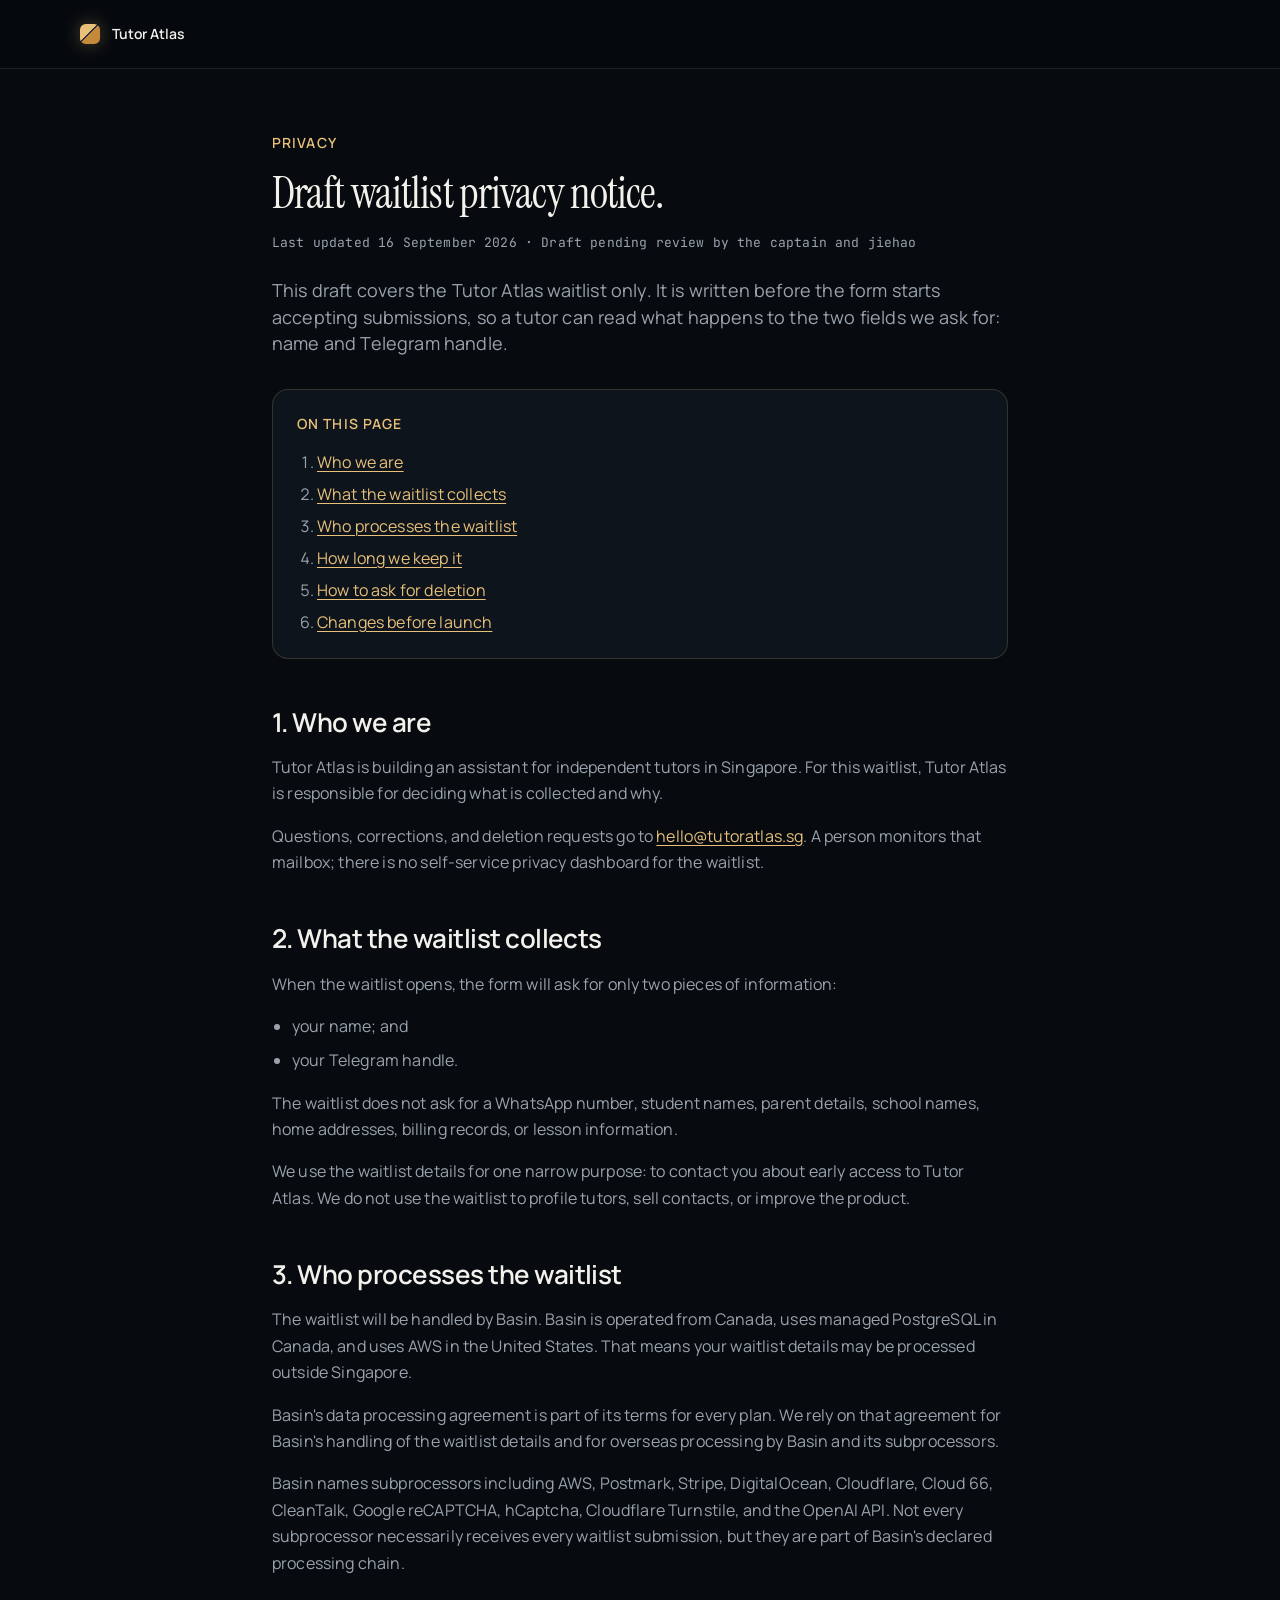
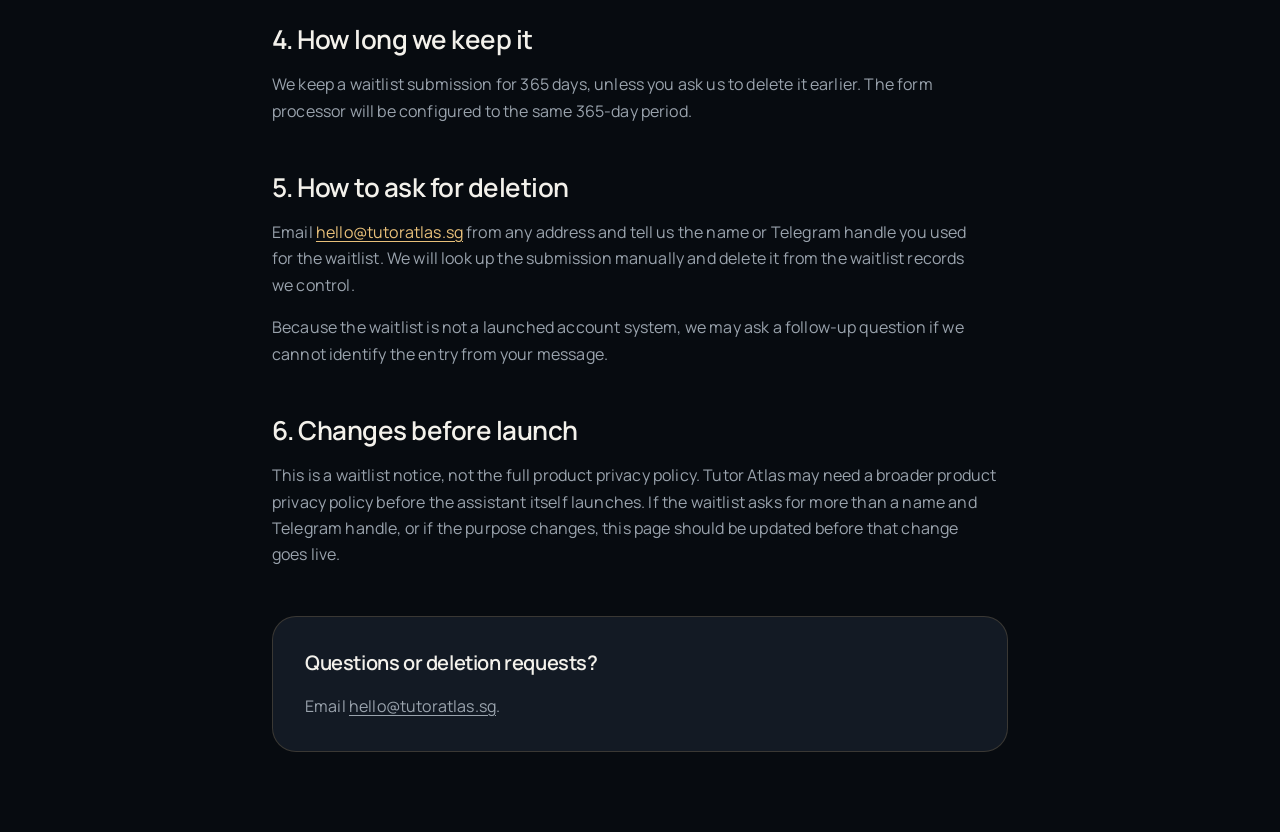
==== privacy.html @ 30ed4bc1 "Add draft waitlist privacy and terms pages" ====
<!DOCTYPE html>
<html lang="en-GB">
<head>
  <meta charset="utf-8">
  <meta name="viewport" content="width=device-width, initial-scale=1">
  <title>Privacy · Tutor Atlas</title>
  <meta name="description" content="Draft waitlist privacy notice for Tutor Atlas: what the waitlist collects, why, who processes it, and how to ask for deletion.">
  <meta name="robots" content="noindex, nofollow">
  <link rel="icon" href="/favicon.svg" type="image/svg+xml">
  <link rel="preconnect" href="https://fonts.googleapis.com">
  <link rel="preconnect" href="https://fonts.gstatic.com" crossorigin>
  <link href="https://fonts.googleapis.com/css2?family=Instrument+Serif:ital@0;1&family=Manrope:wght@400;500;600;700&family=JetBrains+Mono:wght@400;500&display=swap" rel="stylesheet">
  <link rel="stylesheet" href="/styles.css?v=tighten-problem-2">
</head>
<body>
  <a class="skip-link" href="#main">Skip to content</a>

  <header class="legal-header">
    <a class="brand" href="/">
      <span class="brand-mark" aria-hidden="true"></span>
      <span class="brand-name">Tutor Atlas</span>
    </a>
  </header>

  <main class="legal-main" id="main">
    <div class="legal-inner">
      <p class="eyebrow">Privacy</p>
      <h1 class="legal-title">Draft waitlist privacy notice.</h1>
      <p class="legal-dates">Last updated 16 September 2026 · Draft pending review by the captain and jiehao</p>

      <p class="legal-standfirst">
        This draft covers the Tutor Atlas waitlist only. It is written before the form starts
        accepting submissions, so a tutor can read what happens to the two fields we ask for:
        name and Telegram handle.
      </p>

      <nav class="legal-toc" aria-label="On this page">
        <h2>On this page</h2>
        <ol>
          <li><a href="#who">Who we are</a></li>
          <li><a href="#collect">What the waitlist collects</a></li>
          <li><a href="#processor">Who processes the waitlist</a></li>
          <li><a href="#retention">How long we keep it</a></li>
          <li><a href="#deletion">How to ask for deletion</a></li>
          <li><a href="#changes">Changes before launch</a></li>
        </ol>
      </nav>

      <section class="legal-section" id="who">
        <h2>1. Who we are</h2>
        <p>
          Tutor Atlas is building an assistant for independent tutors in Singapore. For this
          waitlist, Tutor Atlas is responsible for deciding what is collected and why.
        </p>
        <p>
          Questions, corrections, and deletion requests go to
          <a href="mailto:hello@tutoratlas.sg">hello@tutoratlas.sg</a>. A person monitors that
          mailbox; there is no self-service privacy dashboard for the waitlist.
        </p>
      </section>

      <section class="legal-section" id="collect">
        <h2>2. What the waitlist collects</h2>
        <p>
          When the waitlist opens, the form will ask for only two pieces of information:
        </p>
        <ul>
          <li>your name; and</li>
          <li>your Telegram handle.</li>
        </ul>
        <p>
          The waitlist does not ask for a WhatsApp number, student names, parent details,
          school names, home addresses, billing records, or lesson information.
        </p>
        <p>
          We use the waitlist details for one narrow purpose: to contact you about early access to
          Tutor Atlas. We do not use the waitlist to profile tutors, sell contacts, or improve the
          product.
        </p>
      </section>

      <section class="legal-section" id="processor">
        <h2>3. Who processes the waitlist</h2>
        <p>
          The waitlist will be handled by Basin. Basin is operated from Canada, uses managed
          PostgreSQL in Canada, and uses AWS in the United States. That means your waitlist details
          may be processed outside Singapore.
        </p>
        <p>
          Basin's data processing agreement is part of its terms for every plan. We rely on that
          agreement for Basin's handling of the waitlist details and for overseas processing by
          Basin and its subprocessors.
        </p>
        <p>
          Basin names subprocessors including AWS, Postmark, Stripe, DigitalOcean, Cloudflare,
          Cloud 66, CleanTalk, Google reCAPTCHA, hCaptcha, Cloudflare Turnstile, and the OpenAI
          API. Not every subprocessor necessarily receives every waitlist submission, but they are
          part of Basin's declared processing chain.
        </p>
      </section>

      <section class="legal-section" id="retention">
        <h2>4. How long we keep it</h2>
        <p>
          We keep a waitlist submission for 365 days, unless you ask us to delete it earlier.
          The form processor will be configured to the same 365-day period.
        </p>
      </section>

      <section class="legal-section" id="deletion">
        <h2>5. How to ask for deletion</h2>
        <p>
          Email <a href="mailto:hello@tutoratlas.sg">hello@tutoratlas.sg</a> from any address and
          tell us the name or Telegram handle you used for the waitlist. We will look up the
          submission manually and delete it from the waitlist records we control.
        </p>
        <p>
          Because the waitlist is not a launched account system, we may ask a follow-up question
          if we cannot identify the entry from your message.
        </p>
      </section>

      <section class="legal-section" id="changes">
        <h2>6. Changes before launch</h2>
        <p>
          This is a waitlist notice, not the full product privacy policy. Tutor Atlas may need a
          broader product privacy policy before the assistant itself launches. If the waitlist asks
          for more than a name and Telegram handle, or if the purpose changes, this page should be
          updated before that change goes live.
        </p>
      </section>

      <section class="legal-contact" aria-label="Contact Tutor Atlas">
        <h2>Questions or deletion requests?</h2>
        <p>Email <a href="mailto:hello@tutoratlas.sg">hello@tutoratlas.sg</a>.</p>
      </section>
    </div>
  </main>
</body>
</html>
---- styles.css ----
/* Tutor Atlas waitlist v2 — Elaya landing-page-design + cinematic agent hero */

:root {
  --bg: #070b10;
  --bg-elevated: #0e141c;
  --bg-panel: #131a24;
  --bg-soft: #181818;
  --text: #f3f1eb;
  --text-muted: #9aa3ad;
  --text-soft: #6f7883;
  --accent: #c4893a;
  --accent-bright: #e8c07a;
  --accent-hot: #ffd38a;
  --accent-ink: #1a1208;
  --line: rgba(243, 241, 235, 0.1);
  --danger: #d96b6b;
  --glass: rgba(14, 20, 30, 0.62);
  --glass-strong: rgba(7, 11, 16, 0.82);
  --glass-border: rgba(232, 192, 122, 0.18);
  --shadow-soft: 0 24px 80px rgba(0, 0, 0, 0.45);
  --ease-fluid: cubic-bezier(0.32, 0.72, 0, 1);
  --font-sans: "Manrope", sans-serif;
  --font-display: "Instrument Serif", Georgia, serif;
  --font-mono: "JetBrains Mono", ui-monospace, monospace;
  --radius-sm: 0.375rem;
  --radius-md: 0.5rem;
  --radius-lg: 0.75rem;
  --radius-xl: 1rem;
  --radius-2xl: 1.5rem;
  --radius-full: 9999px;
  --space-50: 0.25rem;
  --space-75: 0.5rem;
  --space-100: 0.75rem;
  --space-200: 1rem;
  --space-300: 1.5rem;
  --space-400: 2rem;
  --space-500: 2.5rem;
  --space-600: 3rem;
  --space-700: 4rem;
  --space-800: 5rem;
  --space-900: 6rem;
  --max: 1120px;
  --hero-copy-max: 720px;
}

*,
*::before,
*::after {
  box-sizing: border-box;
}

html {
  scroll-behavior: smooth;
}

html,
body {
  overflow-x: clip;
}

body {
  margin: 0;
  font-family: var(--font-sans);
  font-size: 1rem;
  line-height: 1.5rem;
  font-weight: 400;
  letter-spacing: 0.01em;
  color: var(--text);
  background: var(--bg);
  -webkit-font-smoothing: antialiased;
  text-rendering: optimizeLegibility;
}

img,
svg {
  display: block;
  max-width: 100%;
}

a {
  color: inherit;
  text-decoration-thickness: 1px;
  text-underline-offset: 0.2em;
}

a:hover {
  color: var(--accent-bright);
}

:focus-visible {
  outline: 2px solid var(--accent-bright);
  outline-offset: 3px;
}

.skip-link {
  position: absolute;
  left: var(--space-200);
  top: -100px;
  z-index: 1000;
  padding: var(--space-75) var(--space-100);
  border-radius: var(--radius-md);
  background: var(--accent-bright);
  color: var(--accent-ink);
  text-decoration: none;
  font-weight: 600;
}

.skip-link:focus {
  top: var(--space-200);
}

/* Type */
h1,
h2,
h3,
.brand-hero,
.brand-name,
.tagline-text {
  font-style: normal;
  font-weight: 600;
  letter-spacing: -0.02em;
  text-wrap: balance;
}

h1,
.brand-hero,
.tagline-text {
  font-family: var(--font-display);
  font-weight: 400;
}

h2,
h3,
.brand-name {
  font-family: var(--font-sans);
  font-weight: 600;
}

h1,
h2,
h3,
p {
  margin: 0;
}

p,
li,
label,
summary,
.section-lead,
.hero-lead,
.hero-lead p,
.hero-note,
.form-note {
  text-wrap: pretty;
}

.eyebrow {
  margin: 0 0 var(--space-200);
  font-size: 0.875rem;
  line-height: 1.25rem;
  font-weight: 600;
  letter-spacing: 0.08em;
  text-transform: uppercase;
  color: var(--accent-bright);
}

.section {
  padding: var(--space-800) var(--space-200);
  background: var(--bg);
}

.section-inner {
  max-width: var(--max);
  margin: 0 auto;
}

.section h2 {
  max-width: 22ch;
  font-size: clamp(1.75rem, 5.5vw, 2.25rem);
  line-height: 1.15;
  color: var(--text);
}

.section-lead {
  max-width: 42rem;
  margin-top: var(--space-200);
  font-size: 1.125rem;
  line-height: 1.65rem;
  color: var(--text-muted);
}

/* Buttons */
.btn {
  display: inline-flex;
  align-items: center;
  justify-content: center;
  gap: var(--space-75);
  min-height: 2.5rem;
  padding: 0.5rem 0.75rem;
  border: 1px solid transparent;
  border-radius: var(--radius-full);
  font-family: var(--font-sans);
  font-size: 1rem;
  line-height: 1.5rem;
  font-weight: 600;
  text-decoration: none;
  cursor: pointer;
  transition:
    transform 700ms var(--ease-fluid),
    background-color 700ms var(--ease-fluid),
    color 700ms var(--ease-fluid),
    border-color 700ms var(--ease-fluid),
    box-shadow 700ms var(--ease-fluid);
}

.btn:active {
  transform: scale(0.98);
}

.btn-primary {
  background: #fff;
  color: #0a0a0a;
  box-shadow: 0 0 0 1px rgba(255, 255, 255, 0.08), 0 12px 40px rgba(232, 192, 122, 0.18);
}

.btn-primary:hover {
  color: #0a0a0a;
  background: var(--accent-hot);
  transform: translateY(-1px);
}

.btn-secondary,
.btn-nav {
  background: rgba(255, 255, 255, 0.06);
  color: var(--text);
  border-color: rgba(255, 255, 255, 0.16);
  backdrop-filter: blur(16px);
}

.btn-secondary:hover,
.btn-nav:hover {
  color: var(--text);
  background: rgba(255, 255, 255, 0.12);
}

.btn-block {
  width: 100%;
}

.btn.is-loading {
  opacity: 0.72;
  cursor: wait;
}

/* Fluid island nav */
.site-header {
  position: fixed;
  inset: 0 0 auto 0;
  z-index: 50;
  pointer-events: none;
  padding:
    calc(var(--space-300) + env(safe-area-inset-top, 0px))
    max(var(--space-200), env(safe-area-inset-right, 0px))
    0
    max(var(--space-200), env(safe-area-inset-left, 0px));
}

.fluid-nav {
  pointer-events: auto;
  width: max-content;
  max-width: calc(100% - 0px);
  margin: 0 auto;
  display: flex;
  align-items: center;
  gap: var(--space-200);
  padding: 0.5rem 0.5rem 0.5rem 0.75rem;
  border-radius: var(--radius-full);
  background: var(--glass);
  border: 1px solid rgba(255, 255, 255, 0.1);
  backdrop-filter: blur(28px) saturate(1.2);
  -webkit-backdrop-filter: blur(28px) saturate(1.2);
  box-shadow: var(--shadow-soft);
  transition: width 700ms var(--ease-fluid), border-radius 700ms var(--ease-fluid);
}

.brand {
  display: inline-flex;
  align-items: center;
  gap: 0.625rem;
  text-decoration: none;
  color: var(--text);
  padding-right: var(--space-75);
}

.brand:hover {
  color: var(--text);
}

.brand-mark {
  width: 1.25rem;
  height: 1.25rem;
  border-radius: 0.35rem;
  background:
    linear-gradient(135deg, var(--accent-bright) 0 45%, transparent 45%),
    linear-gradient(315deg, var(--accent) 0 50%, #2a3340 50%);
  box-shadow: 0 0 18px rgba(232, 192, 122, 0.35);
  flex-shrink: 0;
}

.brand-name {
  font-size: 0.875rem;
  line-height: 1.25rem;
  letter-spacing: -0.01em;
}

.nav-toggle {
  display: inline-flex;
  align-items: center;
  gap: var(--space-75);
  margin-left: auto;
  min-height: 2.25rem;
  padding: 0.375rem 0.75rem;
  border: 0;
  border-radius: var(--radius-full);
  background: transparent;
  color: var(--text);
  font: inherit;
  font-size: 0.875rem;
  font-weight: 600;
  cursor: pointer;
}

.hamburger {
  position: relative;
  width: 1rem;
  height: 0.75rem;
}

.hamburger span {
  position: absolute;
  left: 0;
  width: 100%;
  height: 1.5px;
  border-radius: 2px;
  background: currentColor;
  transition: transform 700ms var(--ease-fluid), top 700ms var(--ease-fluid), opacity 700ms var(--ease-fluid);
}

.hamburger span:first-child {
  top: 0.15rem;
}

.hamburger span:last-child {
  top: 0.5rem;
}

.fluid-nav.is-open .hamburger span:first-child {
  top: 0.35rem;
  transform: rotate(45deg);
}

.fluid-nav.is-open .hamburger span:last-child {
  top: 0.35rem;
  transform: rotate(-45deg);
}

.nav-panel {
  display: none;
}

.nav-links {
  list-style: none;
  margin: 0;
  padding: 0;
  display: flex;
  align-items: center;
  gap: var(--space-100);
}

.nav-links a {
  text-decoration: none;
  font-size: 0.875rem;
  line-height: 1.25rem;
  font-weight: 500;
  color: var(--text-muted);
  padding: 0.375rem 0.5rem;
  border-radius: var(--radius-md);
  transition: color 700ms var(--ease-fluid), background-color 700ms var(--ease-fluid);
}

.nav-links a:hover {
  color: var(--text);
  background: rgba(255, 255, 255, 0.06);
}

@media (max-width: 899px) {
  .fluid-nav {
    width: calc(100% - 0px);
    max-width: 28rem;
    justify-content: space-between;
  }

  .fluid-nav.is-open {
    position: fixed;
    inset:
      calc(var(--space-300) + env(safe-area-inset-top, 0px))
      max(var(--space-200), env(safe-area-inset-right, 0px))
      auto
      max(var(--space-200), env(safe-area-inset-left, 0px));
    width: auto;
    max-width: none;
    flex-direction: column;
    align-items: stretch;
    border-radius: var(--radius-2xl);
    padding: var(--space-200);
    background: var(--glass-strong);
    z-index: 60;
  }

  .fluid-nav.is-open .nav-panel {
    display: flex;
    flex-direction: column;
    gap: var(--space-200);
    margin-top: var(--space-200);
    padding-top: var(--space-200);
    border-top: 1px solid var(--line);
  }

  .fluid-nav.is-open .nav-links {
    flex-direction: column;
    align-items: stretch;
    gap: var(--space-75);
  }

  .fluid-nav.is-open .nav-links li {
    opacity: 0;
    transform: translateY(3rem);
    animation: navRise 700ms var(--ease-fluid) forwards;
    animation-delay: calc(100ms + var(--i) * 50ms);
  }

  .fluid-nav.is-open .nav-links a {
    display: block;
    padding: 0.75rem;
    font-size: 1.125rem;
    line-height: 1.75rem;
    color: var(--text);
  }

  .fluid-nav.is-open .btn-nav {
    width: 100%;
  }
}

@media (min-width: 900px) {
  .nav-toggle {
    display: none;
  }

  .nav-panel {
    display: flex;
    align-items: center;
    gap: var(--space-200);
  }

  .btn-nav {
    font-size: 0.875rem;
    min-height: 2.25rem;
    padding: 0.375rem 0.875rem;
  }
}

@keyframes navRise {
  to {
    opacity: 1;
    transform: translateY(0);
  }
}

/* Hero — one composition, full bleed */
.hero {
  --nav-clearance: calc(6.25rem + env(safe-area-inset-top, 0px));
  position: relative;
  min-height: 100svh;
  display: flex;
  flex-direction: column;
  justify-content: flex-end;
  padding:
    var(--nav-clearance)
    max(var(--space-200), env(safe-area-inset-right, 0px))
    calc(var(--space-700) + env(safe-area-inset-bottom, 0px))
    max(var(--space-200), env(safe-area-inset-left, 0px));
  overflow-x: clip;
  overflow-y: visible;
  background: #05080d;
}

.hero-atmosphere {
  position: absolute;
  inset: 0;
  pointer-events: none;
}

.sky {
  position: absolute;
  inset: 0;
  background:
    radial-gradient(ellipse 90% 55% at 50% 18%, rgba(196, 137, 58, 0.28), transparent 60%),
    radial-gradient(ellipse 70% 45% at 50% 100%, rgba(20, 40, 70, 0.55), transparent 70%),
    linear-gradient(180deg, #04070c 0%, #0a1524 42%, #071018 72%, #05080d 100%);
}

.horizon {
  position: absolute;
  left: -10%;
  right: -10%;
  bottom: 0;
  height: 42%;
  background:
    radial-gradient(ellipse 80% 60% at 50% 100%, rgba(8, 18, 30, 0.95), transparent 70%),
    linear-gradient(180deg, transparent, rgba(3, 6, 10, 0.85));
}

.beams {
  position: absolute;
  inset: 0;
  display: flex;
  justify-content: center;
  gap: clamp(0.5rem, 1.8vw, 1.25rem);
  padding-top: 0;
  mask-image: linear-gradient(180deg, transparent 0%, #000 18%, #000 62%, transparent 92%);
}

.beams span {
  width: clamp(2px, 0.45vw, 5px);
  height: 78%;
  margin-top: 0;
  border-radius: var(--radius-full);
  background: linear-gradient(
    180deg,
    transparent 0%,
    rgba(255, 211, 138, 0.15) 12%,
    rgba(232, 192, 122, 0.75) 38%,
    rgba(196, 137, 58, 0.35) 70%,
    transparent 100%
  );
  box-shadow: 0 0 24px rgba(232, 192, 122, 0.35);
  animation: beamPulse 4.8s var(--ease-fluid) infinite;
  opacity: 0.55;
}

.beams span:nth-child(2),
.beams span:nth-child(6) {
  opacity: 0.85;
  animation-delay: 0.4s;
}

.beams span:nth-child(3),
.beams span:nth-child(5) {
  opacity: 1;
  height: 84%;
  animation-delay: 0.8s;
}

.beams span:nth-child(4) {
  width: clamp(3px, 0.55vw, 6px);
  opacity: 1;
  height: 88%;
  animation-delay: 1.1s;
}

.scanlines {
  position: absolute;
  inset: 0;
  background: repeating-linear-gradient(
    180deg,
    rgba(255, 255, 255, 0.015) 0 1px,
    transparent 1px 4px
  );
  opacity: 0.35;
  mix-blend-mode: soft-light;
  animation: scanDrift 10s linear infinite;
}

.vignette {
  position: absolute;
  inset: 0;
  background: radial-gradient(ellipse at center, transparent 40%, rgba(0, 0, 0, 0.55) 100%);
}

.hero-stage {
  position: relative;
  z-index: 1;
  display: grid;
  place-items: start center;
  width: 100%;
  pointer-events: none;
  overflow: visible;
}

.vm-chassis {
  width: min(100%, 34rem);
  max-height: min(52vh, 28rem);
  border-radius: calc(var(--radius-2xl) + 2px);
  border: 1px solid var(--glass-border);
  background: rgba(10, 16, 24, 0.55);
  backdrop-filter: blur(18px) saturate(1.15);
  -webkit-backdrop-filter: blur(18px) saturate(1.15);
  box-shadow:
    0 0 0 1px rgba(255, 255, 255, 0.04) inset,
    0 30px 90px rgba(0, 0, 0, 0.55),
    0 0 80px rgba(196, 137, 58, 0.12);
  overflow: hidden;
  transform: translateY(0);
  animation: chassisFloat 7s var(--ease-fluid) infinite;
}

.vm-chrome {
  display: flex;
  align-items: center;
  gap: var(--space-100);
  padding: 0.625rem 0.875rem;
  border-bottom: 1px solid rgba(255, 255, 255, 0.06);
  background: rgba(0, 0, 0, 0.28);
}

.vm-dots {
  display: inline-flex;
  gap: 0.3rem;
}

.vm-dots i {
  width: 0.45rem;
  height: 0.45rem;
  border-radius: var(--radius-full);
  background: rgba(255, 255, 255, 0.18);
}

.vm-dots i:first-child { background: #c45c5c; }
.vm-dots i:nth-child(2) { background: #c4a15c; }
.vm-dots i:nth-child(3) { background: #5c9e72; }

.vm-title {
  flex: 1;
  font-family: var(--font-mono);
  font-size: 0.75rem;
  line-height: 1rem;
  color: var(--text-soft);
  white-space: nowrap;
  overflow: hidden;
  text-overflow: ellipsis;
}

.vm-live {
  display: inline-flex;
  align-items: center;
  gap: 0.35rem;
  font-family: var(--font-mono);
  font-size: 0.75rem;
  line-height: 1rem;
  color: var(--accent-bright);
  text-transform: lowercase;
}

.vm-live i {
  width: 0.4rem;
  height: 0.4rem;
  border-radius: var(--radius-full);
  background: #6dcf8a;
  box-shadow: 0 0 10px rgba(109, 207, 138, 0.8);
  animation: onlinePulse 2.2s var(--ease-fluid) infinite;
}

.vm-body {
  display: grid;
  grid-template-columns: 1.1fr 0.9fr;
  gap: var(--space-100);
  padding: var(--space-200);
  min-height: 0;
  max-height: calc(min(52vh, 28rem) - 2.75rem);
  overflow: hidden;
}

.agent-figure {
  position: relative;
  display: grid;
  place-items: center;
  min-height: 12rem;
  align-self: stretch;
}

.agent-svg {
  width: min(100%, 11.5rem);
  height: auto;
  max-height: 100%;
  animation: agentBreathe 4.5s var(--ease-fluid) infinite;
  filter: drop-shadow(0 0 28px rgba(232, 192, 122, 0.22));
}

.agent-halo {
  transform-origin: 110px 72px;
  animation: haloSpin 12s linear infinite;
}

.agent-core {
  transform-origin: 110px 168px;
  animation: corePulse 2.8s var(--ease-fluid) infinite;
}

.agent-eye {
  animation: eyeGlow 3.2s var(--ease-fluid) infinite;
}

.agent-pedestal {
  position: absolute;
  bottom: 0.5rem;
  left: 50%;
  width: 7rem;
  height: 7rem;
  transform: translateX(-50%);
  pointer-events: none;
}

.pedestal-ring {
  position: absolute;
  inset: 28% 10% auto;
  height: 1.5rem;
  border: 1px solid rgba(232, 192, 122, 0.35);
  border-radius: 50%;
  box-shadow: 0 0 24px rgba(232, 192, 122, 0.2);
  animation: ringPulse 3.6s var(--ease-fluid) infinite;
}

.pedestal-ring.delay {
  animation-delay: 1.2s;
  opacity: 0.55;
}

.holo-panel {
  display: flex;
  flex-direction: column;
  justify-content: center;
  gap: var(--space-75);
  padding: var(--space-200);
  border-radius: calc(var(--radius-xl) - 2px);
  border: 1px solid rgba(232, 192, 122, 0.14);
  background: rgba(7, 11, 16, 0.55);
  box-shadow: inset 0 0 40px rgba(196, 137, 58, 0.06);
}

.holo-kicker {
  font-size: 0.75rem;
  line-height: 1rem;
  letter-spacing: 0.08em;
  text-transform: uppercase;
  color: var(--accent-bright);
  font-weight: 600;
}

.holo-status {
  display: inline-flex;
  align-items: center;
  gap: 0.5rem;
  font-family: var(--font-mono);
  font-size: 0.875rem;
  line-height: 1.25rem;
  color: var(--text);
}

.holo-status .pulse {
  width: 0.5rem;
  height: 0.5rem;
  border-radius: var(--radius-full);
  background: var(--accent-bright);
  box-shadow: 0 0 12px rgba(232, 192, 122, 0.8);
  animation: onlinePulse 2s var(--ease-fluid) infinite;
}

.holo-feed {
  list-style: none;
  margin: var(--space-75) 0 0;
  padding: 0;
  display: grid;
  gap: 0.35rem;
  font-family: var(--font-mono);
  font-size: 0.75rem;
  line-height: 1rem;
  color: var(--text-muted);
}

.holo-feed .dim {
  color: var(--text-soft);
}

.holo-feed .ok {
  color: #8fd4a4;
}

.holo-feed .prompt {
  color: var(--accent-bright);
  margin-right: 0.35rem;
}

.cursor {
  display: inline-block;
  width: 0.45rem;
  height: 0.85em;
  margin-left: 0.15rem;
  background: var(--accent-bright);
  vertical-align: text-bottom;
  animation: cursorBlink 1.1s steps(1) infinite;
}

.hero-copy {
  position: relative;
  z-index: 3;
  isolation: isolate;
  max-width: var(--hero-copy-max);
  margin: 0 auto;
  text-align: center;
  padding-inline: var(--space-75);
}

/* Copy-only scrim: darkens busy chassis/holo behind headline without flattening the stage */
.hero-copy::before {
  content: "";
  position: absolute;
  z-index: -1;
  inset: -1.25rem -1rem -1.5rem;
  border-radius: var(--radius-2xl);
  background:
    radial-gradient(
      ellipse 92% 85% at 50% 38%,
      rgba(5, 8, 13, 0.9) 0%,
      rgba(5, 8, 13, 0.62) 52%,
      transparent 78%
    ),
    linear-gradient(180deg, rgba(5, 8, 13, 0.25) 0%, rgba(5, 8, 13, 0.78) 100%);
  pointer-events: none;
}

.brand-hero {
  margin-bottom: var(--space-200);
  font-size: 1.5rem;
  line-height: 2rem;
  color: var(--accent-bright);
  letter-spacing: -0.02em;
}

.hero h1 {
  max-width: var(--hero-copy-max);
  margin: 0 auto;
  font-size: clamp(2.25rem, 7vw, 3.75rem);
  line-height: 1.05;
  letter-spacing: -0.015em;
  background: linear-gradient(90deg, #ffffff 0%, #d0ccc4 100%);
  -webkit-background-clip: text;
  background-clip: text;
  color: transparent;
}

.hero-lead {
  max-width: min(34rem, var(--hero-copy-max));
  margin: var(--space-200) auto 0;
  font-size: clamp(1rem, 2.6vw, 1.125rem);
  line-height: 1.55rem;
  color: rgba(243, 241, 235, 0.86);
}

.hero-lead p {
  margin: 0;
}

.hero-lead p + p {
  margin-top: 0.7rem;
}

.hero-actions {
  margin-top: var(--space-300);
  display: flex;
  justify-content: center;
}

.hero-note {
  margin-top: var(--space-200);
  font-size: 0.875rem;
  line-height: 1.25rem;
  color: var(--text-soft);
}

/* Stacked hero (<900px): copy fully above agent, no overlap; agent stays visible */
@media (max-width: 899px) {
  .hero {
    --nav-clearance: calc(5.75rem + env(safe-area-inset-top, 0px));
    display: flex;
    flex-direction: column;
    justify-content: flex-start;
    padding-bottom: calc(var(--space-600) + env(safe-area-inset-bottom, 0px));
    min-height: auto;
    overflow: visible;
  }

  .hero-copy {
    order: 1;
    width: 100%;
    max-width: 100%;
    margin: 0 auto;
    padding: var(--space-100) var(--space-75) var(--space-400);
  }

  .hero-copy::before {
    inset: -0.75rem -0.5rem -1rem;
    background:
      radial-gradient(
        ellipse 95% 90% at 50% 30%,
        rgba(5, 8, 13, 0.72) 0%,
        rgba(5, 8, 13, 0.35) 60%,
        transparent 80%
      );
  }

  .hero-stage {
    order: 2;
    position: relative;
    inset: auto;
    z-index: 1;
    width: 100%;
    max-width: 100%;
    padding: 0 0 var(--space-200);
    place-items: start center;
  }

  .vm-chassis {
    width: 100%;
    max-width: 22rem;
    max-height: none;
    margin-inline: auto;
  }

  .vm-body {
    grid-template-columns: 1fr;
    min-height: 0;
    max-height: none;
    overflow: visible;
  }

  .holo-panel {
    min-height: 0;
  }

  .agent-figure {
    min-height: 11.5rem;
  }

  .agent-svg {
    width: min(100%, 9.75rem);
  }

  .beams span {
    height: 58%;
  }

  .hero-actions .btn-primary {
    width: min(100%, 20rem);
    min-height: 3rem;
  }

  .vm-title {
    max-width: 10rem;
  }
}

@media (min-width: 700px) and (max-width: 899px) {
  .vm-chassis {
    max-width: 28rem;
  }

  .hero-copy {
    max-width: 36rem;
    text-align: left;
    padding-inline: var(--space-100);
  }

  .hero-copy::before {
    inset: -0.75rem -1rem -1rem -0.75rem;
    background:
      radial-gradient(
        ellipse 100% 90% at 20% 35%,
        rgba(5, 8, 13, 0.82) 0%,
        rgba(5, 8, 13, 0.4) 58%,
        transparent 80%
      );
  }

  .hero h1,
  .hero-lead {
    margin-left: 0;
    margin-right: 0;
  }

  .hero-actions {
    justify-content: flex-start;
  }
}

/* Narrow phones */
@media (max-width: 379px) {
  .hero {
    --nav-clearance: calc(5.5rem + env(safe-area-inset-top, 0px));
  }

  .brand-name {
    font-size: 0.8125rem;
  }

  .nav-toggle-label {
    position: absolute;
    width: 1px;
    height: 1px;
    padding: 0;
    margin: -1px;
    overflow: hidden;
    clip: rect(0, 0, 0, 0);
    white-space: nowrap;
    border: 0;
  }

  .agent-svg {
    width: min(100%, 8.75rem);
  }

  .agent-figure {
    min-height: 10.25rem;
  }
}

/* Desktop / wide tablet: copy left, agent right — clear gutter, no underlap */
@media (min-width: 900px) {
  .hero {
    display: grid;
    grid-template-columns: minmax(18rem, 1.08fr) minmax(17rem, 0.92fr);
    align-items: center;
    align-content: stretch;
    column-gap: clamp(1.5rem, 4vw, 3.5rem);
    padding-top: var(--nav-clearance);
    padding-bottom: calc(var(--space-700) + env(safe-area-inset-bottom, 0px));
    padding-left: max(clamp(1.75rem, 5.5vw, 4.75rem), env(safe-area-inset-left, 0px));
    padding-right: max(clamp(1rem, 3vw, 2.5rem), env(safe-area-inset-right, 0px));
  }

  .hero-atmosphere {
    z-index: 0;
  }

  .beams {
    justify-content: flex-end;
    padding-right: clamp(6%, 10vw, 18%);
    opacity: 0.78;
  }

  .hero-stage {
    grid-column: 2;
    grid-row: 1;
    z-index: 1;
    width: 100%;
    place-items: center end;
    align-content: center;
    padding: 0;
    justify-self: end;
  }

  .vm-chassis {
    width: min(100%, 34rem);
    margin-left: auto;
  }

  .hero-copy {
    grid-column: 1;
    grid-row: 1;
    z-index: 3;
    justify-self: start;
    align-self: center;
    width: 100%;
    max-width: min(32rem, 100%);
    margin: 0;
    margin-right: clamp(0.25rem, 1.5vw, 1rem);
    padding: var(--space-400) var(--space-300) var(--space-400) var(--space-100);
    text-align: left;
  }

  .hero-copy::before {
    inset: -0.5rem -2rem -1rem -1.5rem;
    background:
      radial-gradient(
        ellipse 110% 95% at 12% 42%,
        rgba(5, 8, 13, 0.94) 0%,
        rgba(5, 8, 13, 0.72) 40%,
        rgba(5, 8, 13, 0.28) 68%,
        transparent 82%
      ),
      linear-gradient(
        90deg,
        rgba(5, 8, 13, 0.88) 0%,
        rgba(5, 8, 13, 0.55) 55%,
        rgba(5, 8, 13, 0.12) 85%,
        transparent 100%
      );
  }

  .brand-hero,
  .hero h1,
  .hero-lead {
    margin-left: 0;
    margin-right: 0;
  }

  .hero-actions {
    justify-content: flex-start;
  }

  .hero-note {
    max-width: 28rem;
  }
}

@media (min-width: 900px) and (max-width: 1099px) {
  .vm-chassis {
    width: min(100%, 30rem);
    max-height: min(48vh, 26rem);
  }

  .vm-body {
    max-height: calc(min(48vh, 26rem) - 2.75rem);
  }

  .hero-copy {
    max-width: min(28rem, 100%);
    padding-right: var(--space-200);
  }
}

@media (min-width: 1100px) and (max-height: 820px) {
  .vm-chassis {
    max-height: min(46vh, 24rem);
  }

  .vm-body {
    max-height: calc(min(46vh, 24rem) - 2.75rem);
  }

  .agent-figure {
    min-height: 10.5rem;
  }

  .agent-svg {
    width: min(100%, 10rem);
  }
}

/* Sections */
.problem {
  background: #0a0f16;
  padding-inline: 0;
  padding-bottom: 0;
}

.problem > .section-inner {
  padding-inline: var(--space-200);
}

.problem > .section-inner:last-child {
  padding-bottom: var(--space-800);
}

.problem-lead {
  display: grid;
  gap: 0.65rem;
}

.problem-lead p {
  margin: 0;
  max-width: 40rem;
}

.problem-grid,
.benefit-list,
.trust-list,
.steps {
  list-style: none;
  margin: var(--space-500) 0 0;
  padding: 0;
  display: grid;
  gap: var(--space-300);
}

.problem-grid h3,
.benefit-list h3,
.trust-list h3,
.steps h3 {
  font-size: 1.25rem;
  line-height: 1.65rem;
  margin-bottom: var(--space-75);
  letter-spacing: -0.01em;
}

.benefit-list h3 {
  font-size: clamp(1.125rem, 2.4vw, 1.25rem);
  max-width: 22ch;
}

.problem-grid p,
.benefit-list p,
.trust-list p,
.steps p {
  color: var(--text-muted);
  font-size: 1rem;
  line-height: 1.45rem;
}

.problem-grid p {
  max-width: 36ch;
}

/* Bridge: machine work → human touch (breaks admin grind / channel grind) */
.problem-bridge {
  margin-top: var(--space-400);
  padding: var(--space-700) var(--space-200);
  border-block: 1px solid rgba(255, 255, 255, 0.05);
  background: #05080d;
}

.problem > .section-inner:first-child {
  padding-bottom: var(--space-400);
}

.section-lead p + p {
  margin-top: 0.65em;
}

.tagline-sub {
  margin: var(--space-250) auto 0;
  max-width: 28ch;
  text-align: center;
  font-size: clamp(1.05rem, 2.4vw, 1.25rem);
  line-height: 1.4;
  color: rgba(232, 192, 122, 0.88);
  letter-spacing: -0.01em;
}

/* Fragmented agency / Telegram channels → one agent PA */
.problem-channels {
  margin-top: 0;
  padding-top: var(--space-700);
  border-top: none;
}

.problem-channels h3 {
  margin: 0 0 var(--space-150);
  font-size: clamp(1.2rem, 2.8vw, 1.45rem);
  line-height: 1.35;
  letter-spacing: -0.015em;
  max-width: 28ch;
}

.problem-channels-lead {
  margin: 0 0 var(--space-400);
  max-width: 48ch;
  color: var(--text-muted);
  font-size: 1.0625rem;
  line-height: 1.55rem;
  display: grid;
  gap: 0.75rem;
}

.problem-channels-lead p {
  margin: 0;
}

.channel-fragment {
  margin: 0;
  border-radius: calc(var(--radius-2xl) + 2px);
  border: 1px solid var(--glass-border);
  background: rgba(10, 16, 24, 0.55);
  backdrop-filter: blur(16px) saturate(1.1);
  -webkit-backdrop-filter: blur(16px) saturate(1.1);
  box-shadow:
    0 0 0 1px rgba(255, 255, 255, 0.03) inset,
    0 20px 48px rgba(0, 0, 0, 0.32);
  overflow: hidden;
}

.vm-live.warn {
  color: #e8b07a;
}

.vm-live.warn i {
  background: #e8b07a;
  box-shadow: 0 0 8px rgba(232, 176, 122, 0.55);
}

.channel-fragment-body {
  display: flex;
  flex-wrap: wrap;
  align-items: stretch;
  gap: var(--space-200);
  padding: var(--space-300);
}

.channel-shards {
  list-style: none;
  margin: 0;
  padding: 0;
  display: grid;
  gap: 0.65rem;
  flex: 1 1 14rem;
  min-width: 0;
}

.channel-shards li {
  display: grid;
  gap: 0.15rem;
  padding: 0.7rem 0.85rem;
  border-radius: var(--radius-lg);
  border: 1px solid rgba(232, 192, 122, 0.14);
  background: rgba(14, 20, 30, 0.72);
}

.channel-shards .ch-label {
  font-family: "JetBrains Mono", monospace;
  font-size: 0.6875rem;
  letter-spacing: 0.06em;
  color: #9aa3ad;
  text-transform: lowercase;
}

.channel-shards strong {
  font-size: 0.9375rem;
  color: var(--text);
}

.channel-shards .ch-meta {
  font-family: "JetBrains Mono", monospace;
  font-size: 0.75rem;
  color: #6f7883;
}

.channel-arrow {
  display: none;
  align-self: center;
  font-size: 1.25rem;
  color: rgba(232, 192, 122, 0.55);
  padding: 0 0.25rem;
}

.channel-pa {
  flex: 1 1 12rem;
  min-width: 0;
  padding: 0.95rem 1rem;
  border-radius: var(--radius-lg);
  border: 1px solid rgba(232, 192, 122, 0.38);
  background:
    linear-gradient(160deg, rgba(196, 137, 58, 0.14) 0%, rgba(14, 20, 30, 0.88) 55%);
  box-shadow: 0 0 28px rgba(196, 137, 58, 0.1);
}

.channel-pa-kicker {
  margin: 0 0 0.35rem;
  font-family: "JetBrains Mono", monospace;
  font-size: 0.6875rem;
  letter-spacing: 0.08em;
  text-transform: lowercase;
  color: #e8c07a;
}

.channel-pa-title {
  margin: 0 0 0.65rem;
  font-size: 1.05rem;
  line-height: 1.35;
  color: var(--text);
  letter-spacing: -0.01em;
}

.channel-pa ul {
  list-style: none;
  margin: 0;
  padding: 0;
  display: grid;
  gap: 0.35rem;
}

.channel-pa li {
  font-family: "JetBrains Mono", monospace;
  font-size: 0.75rem;
  color: #8fd4a4;
}

.channel-fragment-caption {
  margin: 0;
  padding: 0.65rem var(--space-300) var(--space-250);
  border-top: 1px solid rgba(255, 255, 255, 0.04);
  font-size: 0.8125rem;
  line-height: 1.35;
  color: var(--text-soft);
}

@media (min-width: 700px) {
  .channel-fragment-body {
    flex-wrap: nowrap;
    align-items: center;
  }

  .channel-arrow {
    display: block;
  }

  .channel-shards {
    grid-template-columns: 1fr;
    flex: 1.15 1 0;
  }

  .channel-pa {
    flex: 0.95 1 0;
  }
}

@media (max-width: 699px) {
  .channel-fragment-body {
    flex-direction: column;
  }

  .channel-arrow {
    display: block;
    align-self: center;
    transform: rotate(90deg);
    padding: 0;
  }

  .problem-channels h3 {
    max-width: none;
  }
}

/* Section scenes — same glass / amber language as hero VM */
.scene-feature {
  margin: var(--space-500) 0 0;
  border-radius: calc(var(--radius-2xl) + 2px);
  border: 1px solid var(--glass-border);
  background: rgba(10, 16, 24, 0.55);
  backdrop-filter: blur(16px) saturate(1.1);
  -webkit-backdrop-filter: blur(16px) saturate(1.1);
  box-shadow:
    0 0 0 1px rgba(255, 255, 255, 0.03) inset,
    0 24px 60px rgba(0, 0, 0, 0.35),
    0 0 48px rgba(196, 137, 58, 0.08);
  overflow: hidden;
}

.scene-feature-chrome {
  display: flex;
  align-items: center;
  gap: var(--space-100);
  padding: 0.55rem 0.875rem;
  border-bottom: 1px solid rgba(255, 255, 255, 0.06);
  background: rgba(0, 0, 0, 0.28);
}

.scene-feature-chrome.compact {
  border-radius: var(--radius-xl) var(--radius-xl) 0 0;
}

.scene-feature-title {
  flex: 1;
  font-family: var(--font-mono);
  font-size: 0.75rem;
  line-height: 1rem;
  color: var(--text-soft);
  white-space: nowrap;
  overflow: hidden;
  text-overflow: ellipsis;
}

.scene-svg {
  width: 100%;
  height: auto;
  display: block;
}

.scene-svg--feature {
  padding: var(--space-100) var(--space-100) var(--space-200);
}

.scene-svg--vault {
  padding: var(--space-100);
}

/* Mobile stacked alternate for dense book-context SVG */
.scene-feature-stack {
  display: none;
}

.scene-stack-agent {
  display: flex;
  flex-direction: column;
  align-items: center;
  gap: var(--space-100);
  padding: var(--space-300) var(--space-200) var(--space-100);
}

.scene-stack-agent-svg {
  width: 5.5rem;
  height: auto;
  filter: drop-shadow(0 0 20px rgba(232, 192, 122, 0.25));
  animation: agentBreathe 4.8s var(--ease-fluid) infinite;
}

.scene-stack-status {
  display: inline-flex;
  align-items: center;
  gap: 0.45rem;
  margin: 0;
  font-family: var(--font-mono);
  font-size: 0.8125rem;
  line-height: 1.25rem;
  color: var(--accent-bright);
}

.scene-stack-status .pulse {
  width: 0.45rem;
  height: 0.45rem;
  border-radius: var(--radius-full);
  background: var(--accent-bright);
  box-shadow: 0 0 10px rgba(232, 192, 122, 0.75);
  animation: onlinePulse 2s var(--ease-fluid) infinite;
}

.scene-stack-cards {
  list-style: none;
  margin: 0;
  padding: 0 var(--space-200) var(--space-300);
  display: grid;
  gap: var(--space-100);
}

.scene-stack-cards li {
  display: grid;
  gap: 0.2rem;
  padding: 0.85rem 1rem;
  border-radius: var(--radius-lg);
  border: 1px solid rgba(232, 192, 122, 0.2);
  background: rgba(14, 20, 30, 0.82);
}

.scene-stack-cards li.ok {
  border-color: rgba(109, 207, 138, 0.28);
}

.scene-stack-cards .k {
  font-family: var(--font-mono);
  font-size: 0.6875rem;
  line-height: 1rem;
  letter-spacing: 0.06em;
  text-transform: uppercase;
  color: var(--accent-bright);
}

.scene-stack-cards strong {
  font-size: 0.9375rem;
  line-height: 1.35rem;
  font-weight: 600;
  color: var(--text);
}

.scene-stack-cards li.ok .k {
  color: #8fd4a4;
}

.step-scene,
.assign-scene {
  margin: 0 0 var(--space-200);
  border-radius: var(--radius-lg);
  overflow: hidden;
  background: rgba(7, 11, 16, 0.35);
  border: 1px solid rgba(232, 192, 122, 0.1);
}

.step-scene .scene-svg,
.assign-scene .scene-svg {
  width: 100%;
  height: auto;
}

.benefit-motif {
  display: grid;
  place-items: center;
  width: 2.5rem;
  height: 2.5rem;
  margin-bottom: var(--space-200);
  border-radius: var(--radius-md);
  border: 1px solid rgba(232, 192, 122, 0.2);
  background: rgba(14, 20, 30, 0.65);
  box-shadow: inset 0 0 20px rgba(196, 137, 58, 0.06);
}

.benefit-motif svg {
  width: 1.5rem;
  height: 1.5rem;
}

.benefit-list li {
  padding: var(--space-300);
  border-radius: var(--radius-xl);
  border: 1px solid rgba(255, 255, 255, 0.06);
  background: rgba(14, 20, 30, 0.4);
}

@media (min-width: 700px) {
  .problem-grid,
  .benefit-list,
  .trust-list {
    grid-template-columns: repeat(2, minmax(0, 1fr));
  }

  .benefit-list li:last-child:nth-child(odd) {
    grid-column: 1 / -1;
  }
}

/* Keep how-it-works scenes large enough to read on tablet */
@media (min-width: 1000px) {
  .steps {
    grid-template-columns: repeat(3, minmax(0, 1fr));
  }
}

.steps li {
  padding: var(--space-300);
  border-radius: var(--radius-xl);
  border: 1px solid var(--line);
  background: var(--bg-elevated);
  display: flex;
  flex-direction: column;
}

.step-num {
  display: inline-block;
  margin-bottom: var(--space-200);
  font-family: var(--font-mono);
  font-size: 0.875rem;
  line-height: 1.25rem;
  color: var(--accent-bright);
}

/* Trust vault layout */
.trust-layout {
  display: grid;
  gap: var(--space-400);
  align-items: center;
}

.trust-vault {
  margin: 0;
  border-radius: calc(var(--radius-2xl) + 2px);
  border: 1px solid var(--glass-border);
  background: rgba(10, 16, 24, 0.55);
  backdrop-filter: blur(16px);
  -webkit-backdrop-filter: blur(16px);
  box-shadow:
    0 24px 60px rgba(0, 0, 0, 0.35),
    0 0 48px rgba(196, 137, 58, 0.08);
  overflow: hidden;
  max-width: 22rem;
}

.trust-copy .section-lead {
  margin-top: var(--space-200);
}

@media (min-width: 900px) {
  .trust-layout {
    grid-template-columns: minmax(0, 1.15fr) minmax(16rem, 0.85fr);
    gap: var(--space-600);
  }

  .trust-vault {
    max-width: none;
    justify-self: end;
    width: 100%;
  }
}

/* Scene motion — subtle, matches hero breathe/pulse */
.scene-agent-breathe {
  transform-box: fill-box;
  transform-origin: center;
  animation: agentBreathe 4.8s var(--ease-fluid) infinite;
}

.scene-eye {
  animation: eyeGlow 3.2s var(--ease-fluid) infinite;
}

.scene-core {
  transform-box: fill-box;
  transform-origin: center;
  animation: corePulse 2.8s var(--ease-fluid) infinite;
}

.scene-float-a,
.scene-float-b,
.scene-float-c,
.scene-float-d {
  animation: sceneFloat 6s var(--ease-fluid) infinite;
}

.scene-float-b { animation-delay: 0.6s; }
.scene-float-c { animation-delay: 1.1s; }
.scene-float-d { animation-delay: 1.6s; }

.scene-write {
  animation: writeSweep 3.4s var(--ease-fluid) infinite;
}

.scene-radar {
  transform-box: fill-box;
  transform-origin: center;
  animation: radarPulse 3.2s var(--ease-fluid) infinite;
}

.scene-radar.delay {
  animation-delay: 1s;
}

.scene-match-glow {
  animation: matchPulse 2.8s var(--ease-fluid) infinite;
}

.scene-confirm-btn {
  animation: confirmGlow 2.6s var(--ease-fluid) infinite;
}

.scene-cal-active {
  animation: calBlink 2.4s var(--ease-fluid) infinite;
}

.scene-copy-chip {
  animation: copyChip 3s var(--ease-fluid) infinite;
}

.scene-vault-ring {
  transform-box: fill-box;
  transform-origin: center;
  animation: haloSpin 18s linear infinite;
}

@keyframes sceneFloat {
  0%, 100% { transform: translateY(0); }
  50% { transform: translateY(-3px); }
}

@keyframes writeSweep {
  0%, 100% { opacity: 0.35; }
  50% { opacity: 0.9; }
}

@keyframes radarPulse {
  0% { opacity: 0.55; transform: scale(0.92); }
  70% { opacity: 0; transform: scale(1.15); }
  100% { opacity: 0; transform: scale(1.15); }
}

@keyframes matchPulse {
  0%, 100% { opacity: 0.92; }
  50% { opacity: 1; filter: drop-shadow(0 0 8px rgba(232, 192, 122, 0.35)); }
}

@keyframes confirmGlow {
  0%, 100% { opacity: 0.75; }
  50% { opacity: 1; }
}

@keyframes calBlink {
  0%, 100% { opacity: 0.7; }
  50% { opacity: 1; }
}

@keyframes copyChip {
  0%, 100% { opacity: 0.75; }
  50% { opacity: 1; }
}

/* Assignment handling */
.assignments {
  background:
    radial-gradient(ellipse 70% 55% at 50% 0%, rgba(196, 137, 58, 0.1), transparent 58%),
    linear-gradient(180deg, #080d14 0%, #0a1018 100%);
  border-block: 1px solid rgba(232, 192, 122, 0.08);
}

.assign-flow {
  list-style: none;
  margin: var(--space-500) 0 0;
  padding: 0;
  display: grid;
  gap: var(--space-200);
}

.assign-flow li {
  position: relative;
  display: flex;
  flex-direction: column;
  padding: var(--space-300);
  border-radius: var(--radius-xl);
  border: 1px solid var(--glass-border);
  background: var(--glass);
  backdrop-filter: blur(14px);
  -webkit-backdrop-filter: blur(14px);
  box-shadow: 0 12px 40px rgba(0, 0, 0, 0.22);
}

.assign-scene {
  margin-bottom: var(--space-200);
}

.assign-flow h3 {
  font-size: 1.25rem;
  line-height: 1.75rem;
  margin: 0 0 var(--space-75);
}

.assign-flow p {
  margin: 0;
  color: var(--text-muted);
  font-size: 1rem;
  line-height: 1.5rem;
}

.assign-step {
  display: inline-block;
  margin-top: 0;
  margin-bottom: var(--space-200);
  font-family: var(--font-mono);
  font-size: 0.8125rem;
  line-height: 1.25rem;
  letter-spacing: 0.06em;
  color: var(--accent-bright);
}

.assign-note {
  margin: var(--space-400) 0 0;
  max-width: 52rem;
  padding: var(--space-200) var(--space-300);
  border-left: 2px solid rgba(232, 192, 122, 0.45);
  color: var(--text-muted);
  font-size: 0.9375rem;
  line-height: 1.55rem;
}

@media (min-width: 700px) and (max-width: 1099px) {
  .assign-flow {
    grid-template-columns: repeat(2, minmax(0, 1fr));
    gap: var(--space-200);
  }
}

@media (min-width: 1100px) {
  .assign-flow {
    grid-template-columns: repeat(4, minmax(0, 1fr));
    gap: var(--space-200);
  }
}

/* Tagline reveal */
.tagline-reveal {
  padding: var(--space-900) var(--space-200);
  background: #05080d;
  border-block: 1px solid rgba(255, 255, 255, 0.05);
}

.tagline-reveal.problem-bridge {
  padding: var(--space-700) var(--space-200);
}

.tagline-text {
  max-width: 16ch;
  margin: 0 auto;
  font-size: clamp(2.25rem, 6vw, 3.75rem);
  line-height: 1.05;
  text-align: center;
}

.tagline-text span {
  display: inline;
  color: rgba(243, 241, 235, 0.28);
  transition: color 800ms var(--ease-fluid);
}

.tagline-text span.is-lit {
  color: var(--text);
}

/* Waitlist form */
.waitlist {
  background:
    radial-gradient(ellipse 60% 50% at 50% 0%, rgba(196, 137, 58, 0.12), transparent 60%),
    var(--bg);
}

.visually-hidden {
  position: absolute;
  width: 1px;
  height: 1px;
  padding: 0;
  margin: -1px;
  overflow: hidden;
  clip: rect(0, 0, 0, 0);
  white-space: nowrap;
  border: 0;
}

.form-shell {
  max-width: 36rem;
  margin-top: var(--space-500);
  padding: clamp(1.25rem, 4vw, 2rem);
  border-radius: var(--radius-2xl);
  border: 1px solid var(--line);
  background: rgba(14, 20, 30, 0.85);
  box-shadow: var(--shadow-soft);
}

.form-hold {
  margin: 0 0 var(--space-300);
  font-size: 1rem;
  line-height: 1.5rem;
  color: var(--accent-bright);
}

.waitlist-form.is-disabled fieldset {
  border: 0;
  margin: 0;
  padding: 0;
  min-inline-size: 0;
}

.waitlist-form.is-disabled input,
.btn-primary:disabled {
  opacity: 0.55;
  cursor: not-allowed;
}

.waitlist-form {
  display: grid;
  gap: var(--space-300);
}

.field {
  display: grid;
  gap: var(--space-75);
}

.field label {
  font-size: 0.875rem;
  line-height: 1.25rem;
  font-weight: 600;
  color: var(--text);
}

.req,
.opt {
  margin-left: 0.35rem;
  font-weight: 500;
  color: var(--text-soft);
  font-size: 0.75rem;
}

.field input,
.field textarea {
  width: 100%;
  padding: 0.75rem 0.875rem;
  border-radius: var(--radius-lg);
  border: 1px solid rgba(255, 255, 255, 0.12);
  background: rgba(7, 11, 16, 0.75);
  color: var(--text);
  font: inherit;
  font-size: 1rem;
  line-height: 1.5rem;
  transition: border-color 700ms var(--ease-fluid), box-shadow 700ms var(--ease-fluid);
}

.field input::placeholder,
.field textarea::placeholder {
  color: var(--text-soft);
}

.field input:hover,
.field textarea:hover {
  border-color: rgba(232, 192, 122, 0.35);
}

.field input:focus,
.field textarea:focus {
  outline: none;
  border-color: var(--accent-bright);
  box-shadow: 0 0 0 3px rgba(232, 192, 122, 0.18);
}

.field.is-invalid input,
.field.is-invalid textarea {
  border-color: var(--danger);
}

.field-error {
  margin: 0;
  font-size: 0.875rem;
  line-height: 1.25rem;
  color: var(--danger);
}

.form-note {
  font-size: 0.875rem;
  line-height: 1.25rem;
  color: var(--text-soft);
}

.form-status {
  margin: 0;
  font-size: 0.875rem;
  line-height: 1.25rem;
  color: var(--text-muted);
}

.form-status.is-error {
  color: var(--danger);
}

.success-panel {
  display: grid;
  gap: var(--space-200);
}

.success-panel h3 {
  font-size: 1.5rem;
  line-height: 2rem;
}

.success-panel p {
  color: var(--text-muted);
}

/* FAQ */
.faq-list {
  margin-top: var(--space-500);
  display: grid;
  gap: var(--space-100);
  max-width: 46rem;
}

.faq-item {
  border: 1px solid var(--line);
  border-radius: var(--radius-xl);
  background: var(--bg-elevated);
  padding: 0 var(--space-300);
  transition: border-color 700ms var(--ease-fluid), background-color 700ms var(--ease-fluid);
}

.faq-item[open] {
  border-color: rgba(232, 192, 122, 0.28);
  background: #101722;
}

.faq-item summary {
  cursor: pointer;
  list-style: none;
  padding: var(--space-300) 0;
  font-weight: 600;
  font-size: 1.125rem;
  line-height: 1.75rem;
}

.faq-item summary::-webkit-details-marker {
  display: none;
}

.faq-item p {
  padding: 0 0 var(--space-300);
  color: var(--text-muted);
  font-size: 1rem;
  line-height: 1.5rem;
}

/* Footer */
.site-footer {
  padding: var(--space-700) var(--space-200) var(--space-500);
  border-top: 1px solid var(--line);
  background: #05080d;
}

.footer-inner {
  max-width: var(--max);
  margin: 0 auto;
  display: grid;
  gap: var(--space-300);
}

.footer-brand {
  display: flex;
  gap: var(--space-100);
  align-items: flex-start;
}

.footer-brand strong {
  display: block;
  font-family: var(--font-sans);
  font-size: 1rem;
  line-height: 1.5rem;
}

.footer-brand p {
  margin-top: var(--space-50);
  color: var(--text-soft);
  font-size: 0.875rem;
  line-height: 1.25rem;
}

.footer-nav {
  display: flex;
  flex-wrap: wrap;
  gap: var(--space-200);
}

.footer-nav a {
  text-decoration: none;
  font-size: 0.875rem;
  line-height: 1.25rem;
  color: var(--text-muted);
}

.footer-copy {
  color: var(--text-soft);
  font-size: 0.875rem;
  line-height: 1.25rem;
}

/* Reveals.
   Revealed is the DEFAULT state, so the page is readable with no JS, a blocked
   script.js, or a browser without IntersectionObserver. script.js opts in to the
   animation by putting .js-reveal on <html>. Never hide .reveal unconditionally. */
.js-reveal .reveal {
  opacity: 0;
  transform: translateY(4rem);
  filter: blur(8px);
  transition:
    opacity 900ms var(--ease-fluid),
    transform 900ms var(--ease-fluid),
    filter 900ms var(--ease-fluid);
}

.js-reveal .reveal.is-inview {
  opacity: 1;
  transform: translateY(0);
  filter: blur(0);
}

@media (prefers-reduced-motion: reduce) {
  html {
    scroll-behavior: auto;
  }

  .reveal,
  .beams span,
  .scanlines,
  .vm-chassis,
  .agent-svg,
  .agent-halo,
  .agent-core,
  .agent-eye,
  .pedestal-ring,
  .vm-live i,
  .holo-status .pulse,
  .cursor,
  .tagline-text span,
  .scene-agent-breathe,
  .scene-eye,
  .scene-core,
  .scene-float-a,
  .scene-float-b,
  .scene-float-c,
  .scene-float-d,
  .scene-write,
  .scene-radar,
  .scene-match-glow,
  .scene-confirm-btn,
  .scene-cal-active,
  .scene-copy-chip,
  .scene-vault-ring {
    animation: none !important;
    transition: none !important;
  }

  .reveal,
  .js-reveal .reveal {
    opacity: 1;
    transform: none;
    filter: none;
  }

  .tagline-text span {
    color: var(--text);
  }
}

/* Mobile: keep scenes readable, no crop / no illegible SVG micro-type */
@media (max-width: 599px) {
  .section {
    padding: var(--space-700) var(--space-200);
  }

  .section-lead {
    font-size: 1.0625rem;
    line-height: 1.65rem;
  }

  .scene-feature {
    margin-top: var(--space-400);
  }

  .scene-feature-stack {
    display: block;
  }

  .scene-svg--feature {
    display: none;
  }

  .scene-feature-title {
    max-width: 9.5rem;
  }

  .step-scene,
  .assign-scene {
    margin-bottom: var(--space-200);
  }

  .assign-flow li,
  .steps li,
  .benefit-list li {
    padding: var(--space-200);
  }

  .trust-vault {
    max-width: none;
    width: 100%;
  }

  .tagline-reveal,
  .tagline-reveal.problem-bridge {
    padding: var(--space-600) var(--space-200);
  }

  .problem > .section-inner:last-child {
    padding-bottom: var(--space-700);
  }

  .problem-grid p {
    max-width: none;
  }

  .faq-item summary {
    font-size: 1.0625rem;
    line-height: 1.55rem;
    padding: var(--space-200) 0;
  }
}

/* Short phones: tighten hero stage so CTA stays early in scroll */
@media (max-width: 430px) and (max-height: 780px) {
  .hero {
    padding-bottom: calc(var(--space-500) + env(safe-area-inset-bottom, 0px));
  }

  .hero-copy {
    padding-bottom: var(--space-300);
  }

  .agent-figure {
    min-height: 9.5rem;
  }

  .agent-svg {
    width: min(100%, 8.5rem);
  }

  .holo-feed li:nth-child(n + 4) {
    display: none;
  }
}

/* 404 */
.page-404 {
  min-height: 100svh;
  display: grid;
  place-items: center;
  padding: var(--space-400);
  background: var(--bg);
}

.not-found {
  max-width: 28rem;
  text-align: center;
  display: grid;
  gap: var(--space-200);
  justify-items: center;
}

.not-found h1 {
  font-family: var(--font-display);
  font-size: 2.25rem;
  line-height: 2.5rem;
  font-weight: 400;
  background: linear-gradient(90deg, #ffffff 0%, #9b9b9b 100%);
  -webkit-background-clip: text;
  background-clip: text;
  color: transparent;
}

.not-found p {
  color: var(--text-muted);
}

/* Motion */
@keyframes beamPulse {
  0%, 100% { opacity: 0.4; filter: brightness(0.95); }
  50% { opacity: 1; filter: brightness(1.15); }
}

@keyframes scanDrift {
  from { transform: translateY(0); }
  to { transform: translateY(4px); }
}

@keyframes chassisFloat {
  0%, 100% { transform: translateY(0); }
  50% { transform: translateY(-4px); }
}

@keyframes agentBreathe {
  0%, 100% { transform: translateY(0) scale(1); }
  50% { transform: translateY(-4px) scale(1.015); }
}

@keyframes corePulse {
  0%, 100% { opacity: 0.75; transform: scale(1); }
  50% { opacity: 1; transform: scale(1.08); }
}

@keyframes eyeGlow {
  0%, 100% { opacity: 0.65; }
  50% { opacity: 1; }
}

@keyframes haloSpin {
  from { transform: rotate(0deg); }
  to { transform: rotate(360deg); }
}

@keyframes ringPulse {
  0% { transform: scale(0.9); opacity: 0.7; }
  70% { transform: scale(1.2); opacity: 0; }
  100% { transform: scale(1.2); opacity: 0; }
}

@keyframes onlinePulse {
  0%, 100% { transform: scale(1); opacity: 1; }
  50% { transform: scale(1.35); opacity: 0.55; }
}

@keyframes cursorBlink {
  0%, 49% { opacity: 1; }
  50%, 100% { opacity: 0; }
}
/* Legal pages — privacy.html, terms.html. No JavaScript: nothing here is
   revealed, toggled or animated in, so the page is complete on first paint. */
.legal-header {
  padding: var(--space-300) var(--space-200);
  border-bottom: 1px solid var(--line);
  background: #05080d;
}

.legal-header .brand {
  max-width: var(--max);
  margin: 0 auto;
  display: flex;
  align-items: center;
  gap: var(--space-100);
  text-decoration: none;
}

.legal-main {
  padding: var(--space-700) var(--space-200) var(--space-800);
  background: var(--bg);
}

.legal-inner {
  max-width: 46rem;
  margin: 0 auto;
}

.legal-title {
  font-family: var(--font-display);
  font-weight: 400;
  font-size: clamp(2rem, 7vw, 2.75rem);
  line-height: 1.1;
  letter-spacing: -0.02em;
  color: var(--text);
}

.legal-dates {
  margin-top: var(--space-200);
  font-family: var(--font-mono);
  font-size: 0.8125rem;
  line-height: 1.25rem;
  color: var(--text-muted);
}

.legal-standfirst {
  margin-top: var(--space-300);
  font-size: 1.125rem;
  line-height: 1.65rem;
  color: var(--text-muted);
}

.legal-toc {
  margin-top: var(--space-400);
  padding: var(--space-300);
  border: 1px solid var(--glass-border);
  border-radius: var(--radius-xl);
  background: var(--bg-elevated);
}

.legal-toc h2 {
  font-family: var(--font-sans);
  font-size: 0.875rem;
  line-height: 1.25rem;
  font-weight: 600;
  letter-spacing: 0.08em;
  text-transform: uppercase;
  color: var(--accent-bright);
}

.legal-toc ol {
  margin: var(--space-200) 0 0;
  padding-left: 1.25rem;
  display: grid;
  gap: var(--space-75);
  color: var(--text-muted);
}

.legal-toc a {
  color: var(--accent-bright);
}

.legal-section {
  margin-top: var(--space-600);
}

.legal-section h2 {
  font-family: var(--font-sans);
  font-weight: 600;
  letter-spacing: -0.02em;
  font-size: clamp(1.375rem, 4.5vw, 1.625rem);
  line-height: 1.2;
  color: var(--text);
}

.legal-section h3 {
  margin-top: var(--space-400);
  font-family: var(--font-sans);
  font-weight: 600;
  font-size: 1.0625rem;
  line-height: 1.4;
  color: var(--text);
}

.legal-section p,
.legal-section li {
  margin-top: var(--space-200);
  color: var(--text-muted);
  line-height: 1.65rem;
}

.legal-section ul {
  margin: var(--space-200) 0 0;
  padding-left: 1.25rem;
}

.legal-section ul li {
  margin-top: var(--space-75);
}

.legal-section strong {
  color: var(--text);
  font-weight: 600;
}

.legal-section a {
  color: var(--accent-bright);
}

.legal-note {
  margin-top: var(--space-300);
  padding: var(--space-300);
  border: 1px solid var(--glass-border);
  border-left: 3px solid var(--accent);
  border-radius: var(--radius-lg);
  background: var(--bg-elevated);
}

.legal-note p:first-child {
  margin-top: 0;
}

.legal-table {
  margin-top: var(--space-300);
  overflow-x: auto;
}

.legal-table table {
  width: 100%;
  border-collapse: collapse;
  font-size: 0.9375rem;
  line-height: 1.5rem;
}

.legal-table th,
.legal-table td {
  padding: var(--space-100);
  text-align: left;
  vertical-align: top;
  border-bottom: 1px solid var(--line);
  color: var(--text-muted);
}

.legal-table th {
  color: var(--text);
  font-weight: 600;
  white-space: nowrap;
}

.legal-contact {
  margin-top: var(--space-600);
  padding: var(--space-400);
  border: 1px solid var(--glass-border);
  border-radius: var(--radius-2xl);
  background: var(--bg-panel);
}

.legal-contact h2 {
  font-family: var(--font-sans);
  font-weight: 600;
  font-size: 1.25rem;
  line-height: 1.4;
  color: var(--text);
}

.legal-contact p {
  margin-top: var(--space-200);
  color: var(--text-muted);
  line-height: 1.65rem;
}

@media (max-width: 599px) {
  .legal-main {
    padding: var(--space-500) var(--space-200) var(--space-600);
  }

  .legal-section {
    margin-top: var(--space-500);
  }

  .legal-contact {
    padding: var(--space-300);
  }
}
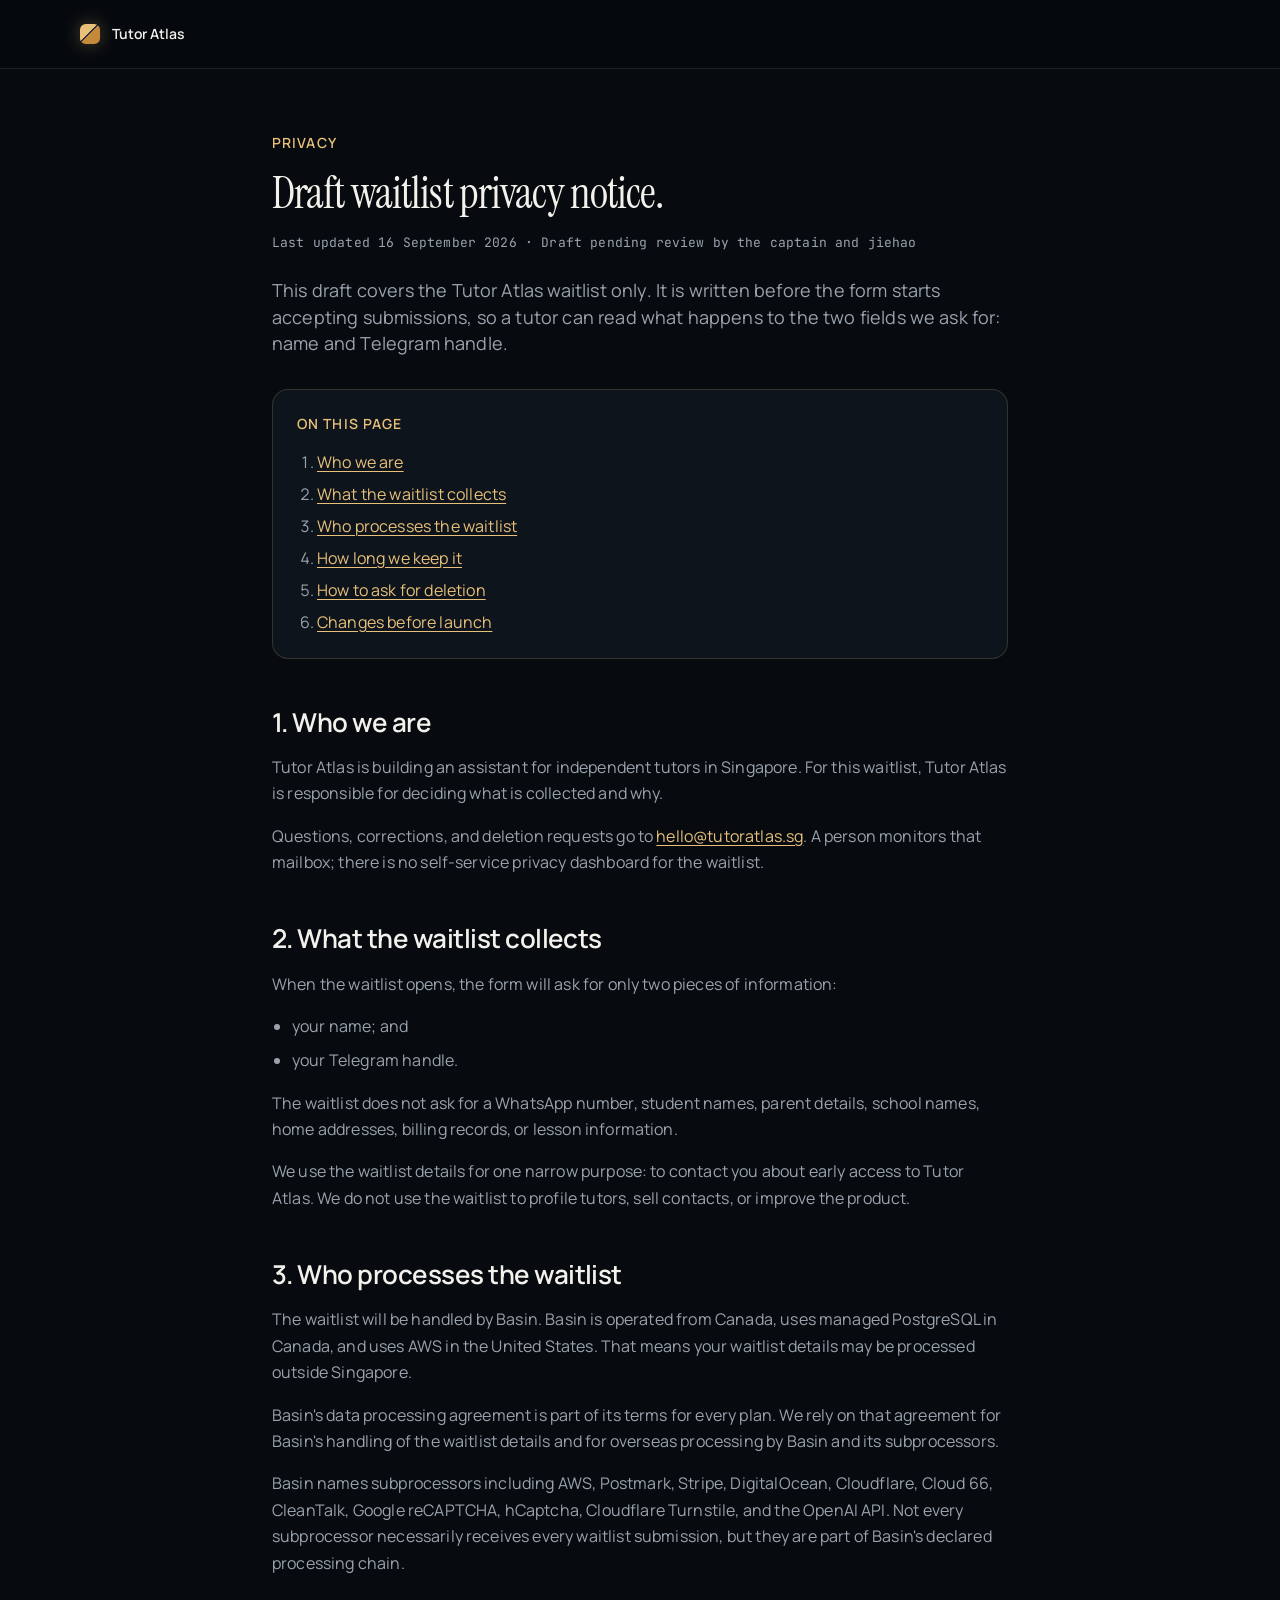
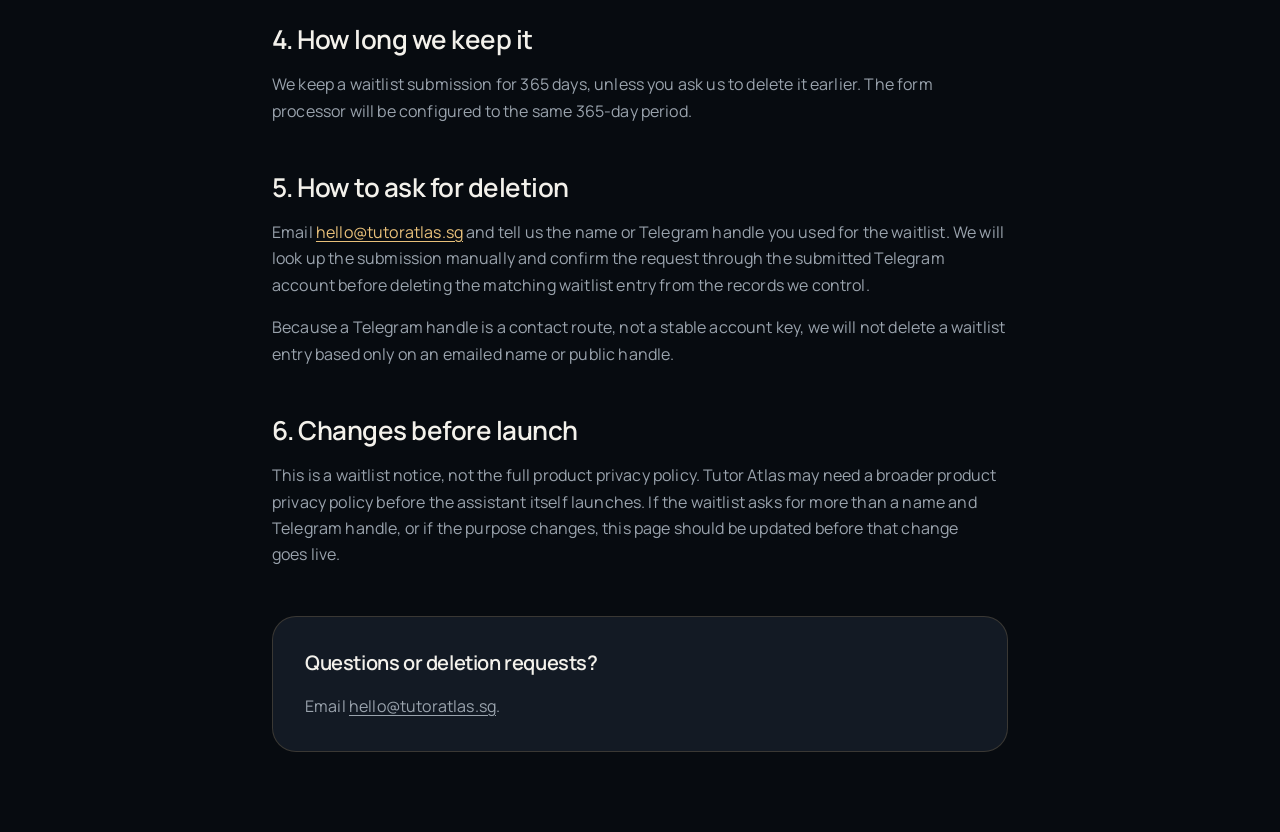
==== commit a0ada89b: "no-mistakes(review): Confirm deletions and prune legal CSS" ====
--- a/privacy.html
+++ b/privacy.html
@@ -110,13 +110,14 @@
       <section class="legal-section" id="deletion">
         <h2>5. How to ask for deletion</h2>
         <p>
-          Email <a href="mailto:hello@tutoratlas.sg">hello@tutoratlas.sg</a> from any address and
-          tell us the name or Telegram handle you used for the waitlist. We will look up the
-          submission manually and delete it from the waitlist records we control.
+          Email <a href="mailto:hello@tutoratlas.sg">hello@tutoratlas.sg</a> and tell us the name
+          or Telegram handle you used for the waitlist. We will look up the submission manually and
+          confirm the request through the submitted Telegram account before deleting the matching
+          waitlist entry from the records we control.
         </p>
         <p>
-          Because the waitlist is not a launched account system, we may ask a follow-up question
-          if we cannot identify the entry from your message.
+          Because a Telegram handle is a contact route, not a stable account key, we will not delete
+          a waitlist entry based only on an emailed name or public handle.
         </p>
       </section>
 
--- a/styles.css
+++ b/styles.css
@@ -2506,46 +2506,6 @@
   color: var(--accent-bright);
 }
 
-.legal-note {
-  margin-top: var(--space-300);
-  padding: var(--space-300);
-  border: 1px solid var(--glass-border);
-  border-left: 3px solid var(--accent);
-  border-radius: var(--radius-lg);
-  background: var(--bg-elevated);
-}
-
-.legal-note p:first-child {
-  margin-top: 0;
-}
-
-.legal-table {
-  margin-top: var(--space-300);
-  overflow-x: auto;
-}
-
-.legal-table table {
-  width: 100%;
-  border-collapse: collapse;
-  font-size: 0.9375rem;
-  line-height: 1.5rem;
-}
-
-.legal-table th,
-.legal-table td {
-  padding: var(--space-100);
-  text-align: left;
-  vertical-align: top;
-  border-bottom: 1px solid var(--line);
-  color: var(--text-muted);
-}
-
-.legal-table th {
-  color: var(--text);
-  font-weight: 600;
-  white-space: nowrap;
-}
-
 .legal-contact {
   margin-top: var(--space-600);
   padding: var(--space-400);
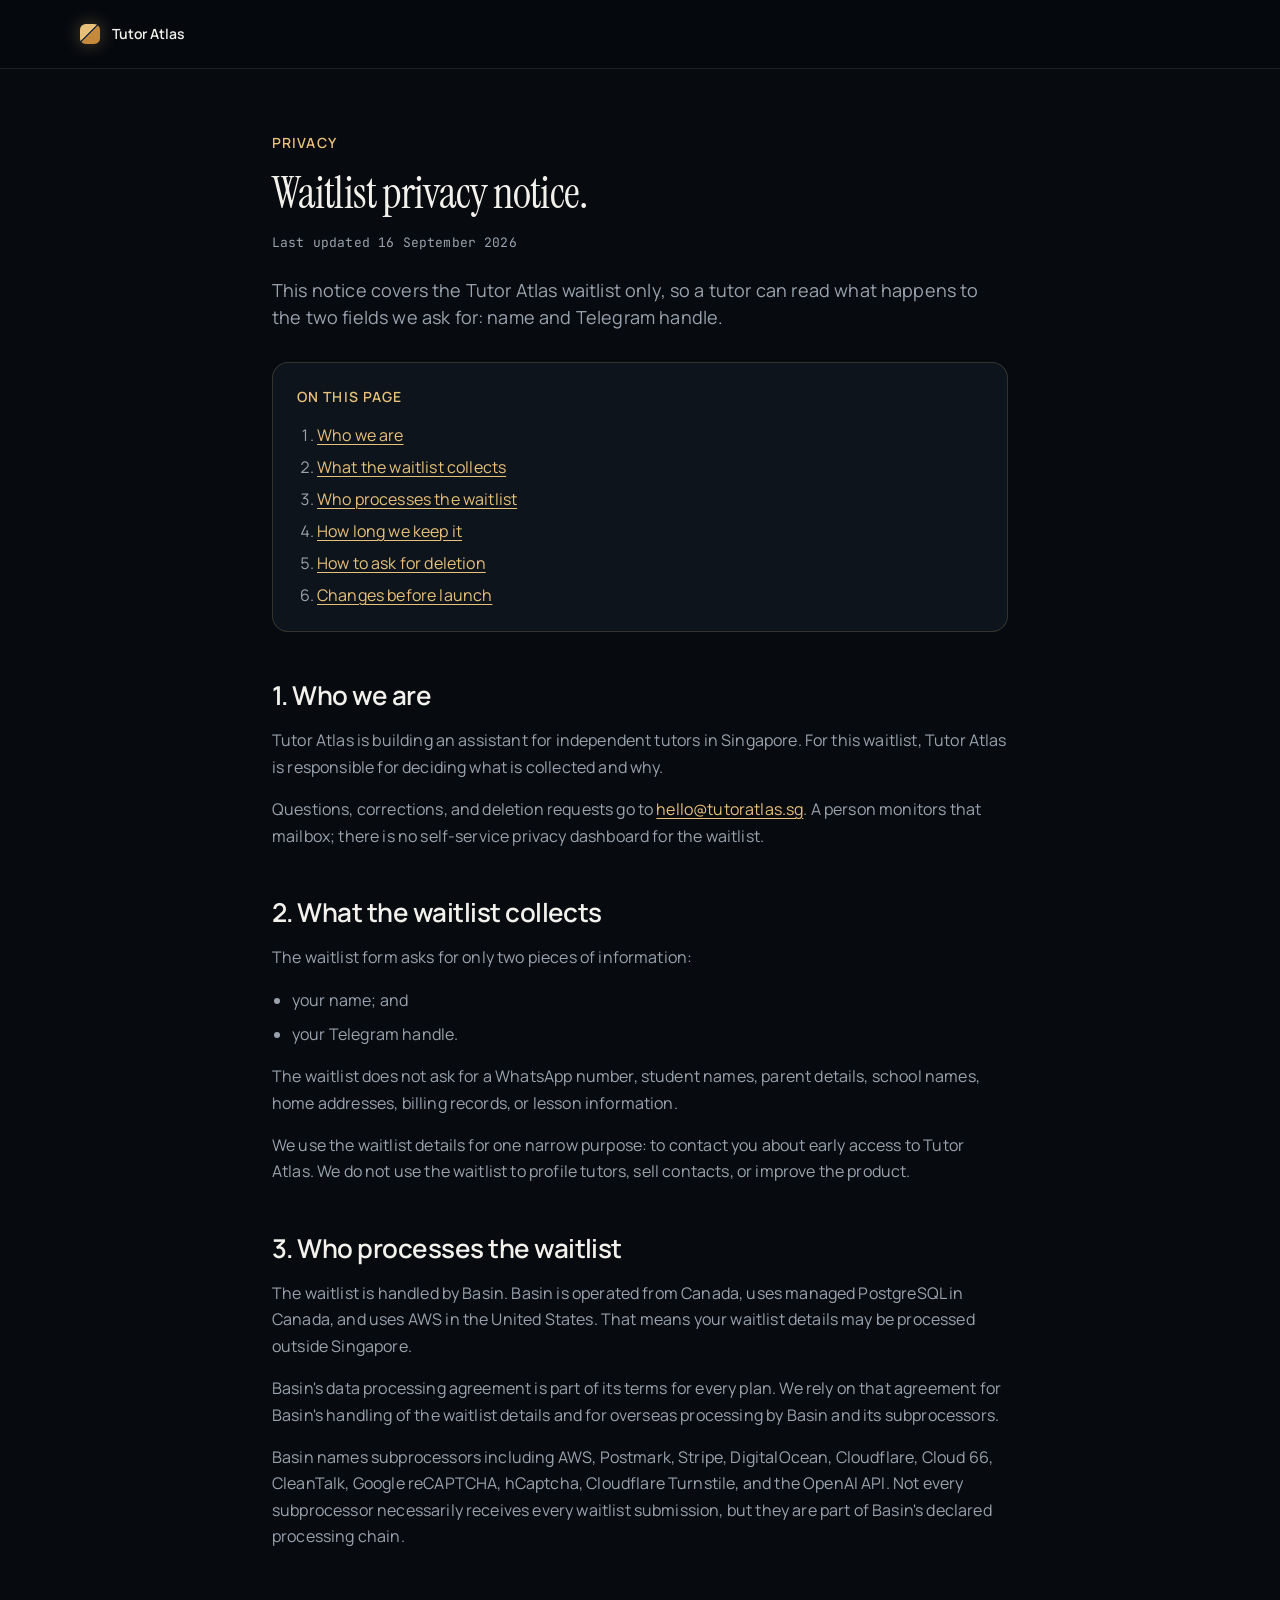
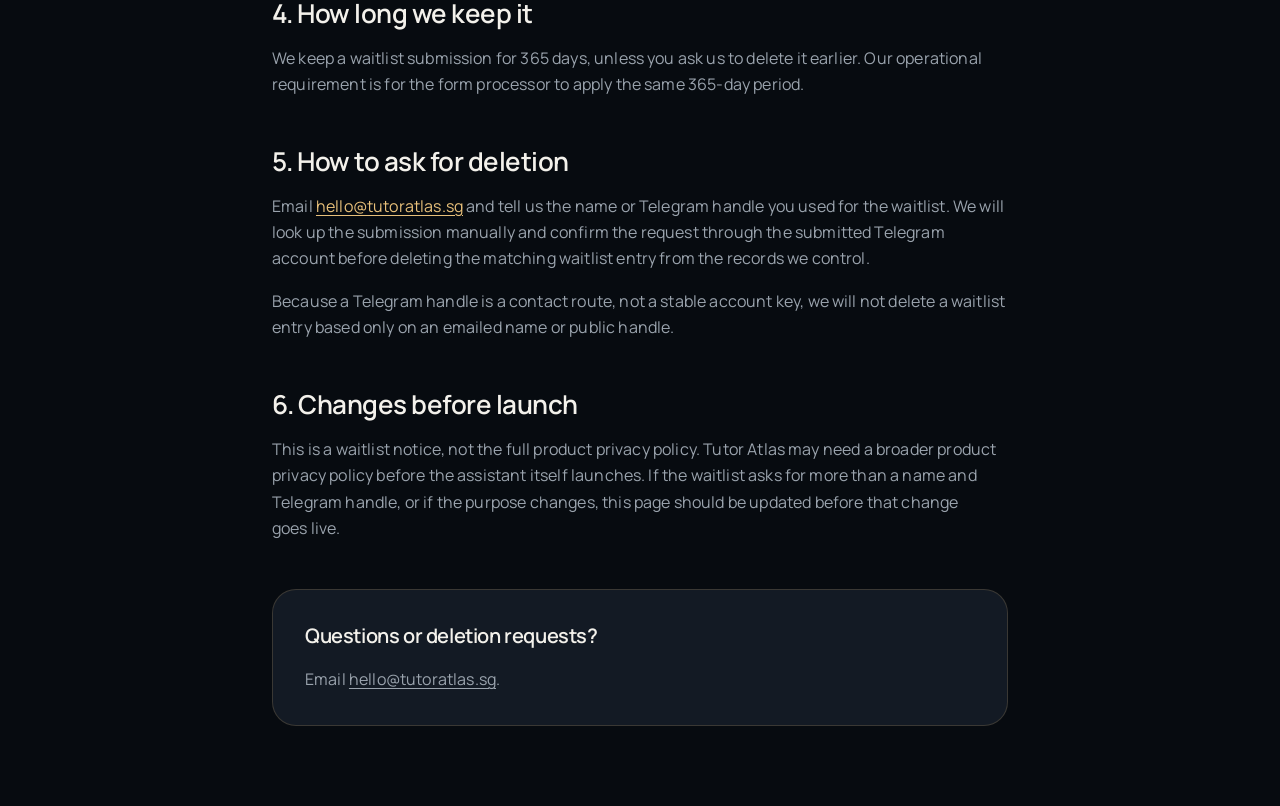
==== commit 9121caca: "Wire Basin waitlist form" ====
--- a/privacy.html
+++ b/privacy.html
@@ -4,13 +4,13 @@
   <meta charset="utf-8">
   <meta name="viewport" content="width=device-width, initial-scale=1">
   <title>Privacy · Tutor Atlas</title>
-  <meta name="description" content="Draft waitlist privacy notice for Tutor Atlas: what the waitlist collects, why, who processes it, and how to ask for deletion.">
+  <meta name="description" content="Waitlist privacy notice for Tutor Atlas: what the waitlist collects, why, who processes it, and how to ask for deletion.">
   <meta name="robots" content="noindex, nofollow">
   <link rel="icon" href="/favicon.svg" type="image/svg+xml">
   <link rel="preconnect" href="https://fonts.googleapis.com">
   <link rel="preconnect" href="https://fonts.gstatic.com" crossorigin>
   <link href="https://fonts.googleapis.com/css2?family=Instrument+Serif:ital@0;1&family=Manrope:wght@400;500;600;700&family=JetBrains+Mono:wght@400;500&display=swap" rel="stylesheet">
-  <link rel="stylesheet" href="/styles.css?v=tighten-problem-2">
+  <link rel="stylesheet" href="/styles.css?v=tut-104-basin-form">
 </head>
 <body>
   <a class="skip-link" href="#main">Skip to content</a>
@@ -25,13 +25,12 @@
   <main class="legal-main" id="main">
     <div class="legal-inner">
       <p class="eyebrow">Privacy</p>
-      <h1 class="legal-title">Draft waitlist privacy notice.</h1>
-      <p class="legal-dates">Last updated 16 September 2026 · Draft pending review by the captain and jiehao</p>
+      <h1 class="legal-title">Waitlist privacy notice.</h1>
+      <p class="legal-dates">Last updated 16 September 2026</p>
 
       <p class="legal-standfirst">
-        This draft covers the Tutor Atlas waitlist only. It is written before the form starts
-        accepting submissions, so a tutor can read what happens to the two fields we ask for:
-        name and Telegram handle.
+        This notice covers the Tutor Atlas waitlist only, so a tutor can read what happens to the
+        two fields we ask for: name and Telegram handle.
       </p>
 
       <nav class="legal-toc" aria-label="On this page">
@@ -62,7 +61,7 @@
       <section class="legal-section" id="collect">
         <h2>2. What the waitlist collects</h2>
         <p>
-          When the waitlist opens, the form will ask for only two pieces of information:
+          The waitlist form asks for only two pieces of information:
         </p>
         <ul>
           <li>your name; and</li>
@@ -82,9 +81,9 @@
       <section class="legal-section" id="processor">
         <h2>3. Who processes the waitlist</h2>
         <p>
-          The waitlist will be handled by Basin. Basin is operated from Canada, uses managed
-          PostgreSQL in Canada, and uses AWS in the United States. That means your waitlist details
-          may be processed outside Singapore.
+          The waitlist is handled by Basin. Basin is operated from Canada, uses managed PostgreSQL
+          in Canada, and uses AWS in the United States. That means your waitlist details may be
+          processed outside Singapore.
         </p>
         <p>
           Basin's data processing agreement is part of its terms for every plan. We rely on that
@@ -103,7 +102,7 @@
         <h2>4. How long we keep it</h2>
         <p>
           We keep a waitlist submission for 365 days, unless you ask us to delete it earlier.
-          The form processor will be configured to the same 365-day period.
+          Our operational requirement is for the form processor to apply the same 365-day period.
         </p>
       </section>
 
--- a/styles.css
+++ b/styles.css
@@ -1935,14 +1935,15 @@
   color: var(--accent-bright);
 }
 
-.waitlist-form.is-disabled fieldset {
+.waitlist-form fieldset {
+  display: grid;
+  gap: var(--space-300);
   border: 0;
   margin: 0;
   padding: 0;
   min-inline-size: 0;
 }
 
-.waitlist-form.is-disabled input,
 .btn-primary:disabled {
   opacity: 0.55;
   cursor: not-allowed;
@@ -1973,7 +1974,7 @@
   font-size: 0.75rem;
 }
 
-.field input,
+.field input:not([type="checkbox"]),
 .field textarea {
   width: 100%;
   padding: 0.75rem 0.875rem;
@@ -1992,28 +1993,64 @@
   color: var(--text-soft);
 }
 
-.field input:hover,
+.field input:not([type="checkbox"]):hover,
 .field textarea:hover {
   border-color: rgba(232, 192, 122, 0.35);
 }
 
-.field input:focus,
+.field input:not([type="checkbox"]):focus,
 .field textarea:focus {
   outline: none;
   border-color: var(--accent-bright);
   box-shadow: 0 0 0 3px rgba(232, 192, 122, 0.18);
 }
 
-.field.is-invalid input,
+.field.is-invalid input:not([type="checkbox"]),
 .field.is-invalid textarea {
   border-color: var(--danger);
 }
 
+.field-hint,
 .field-error {
   margin: 0;
   font-size: 0.875rem;
   line-height: 1.25rem;
+}
+
+.field-hint {
+  color: var(--text-soft);
+}
+
+.field-error {
   color: var(--danger);
+}
+
+.checkbox-field {
+  grid-template-columns: auto 1fr;
+  align-items: start;
+  column-gap: var(--space-100);
+}
+
+.checkbox-field input[type="checkbox"] {
+  width: 1.1rem;
+  height: 1.1rem;
+  margin: 0.15rem 0 0;
+  accent-color: var(--accent-bright);
+}
+
+.checkbox-field label {
+  font-size: 0.9375rem;
+  line-height: 1.45rem;
+  color: var(--text-muted);
+}
+
+.checkbox-field .field-error {
+  grid-column: 2;
+}
+
+.checkbox-field.is-invalid input[type="checkbox"] {
+  outline: 2px solid var(--danger);
+  outline-offset: 2px;
 }
 
 .form-note {
@@ -2378,6 +2415,7 @@
   0%, 49% { opacity: 1; }
   50%, 100% { opacity: 0; }
 }
+
 /* Legal pages — privacy.html, terms.html. No JavaScript: nothing here is
    revealed, toggled or animated in, so the page is complete on first paint. */
 .legal-header {
